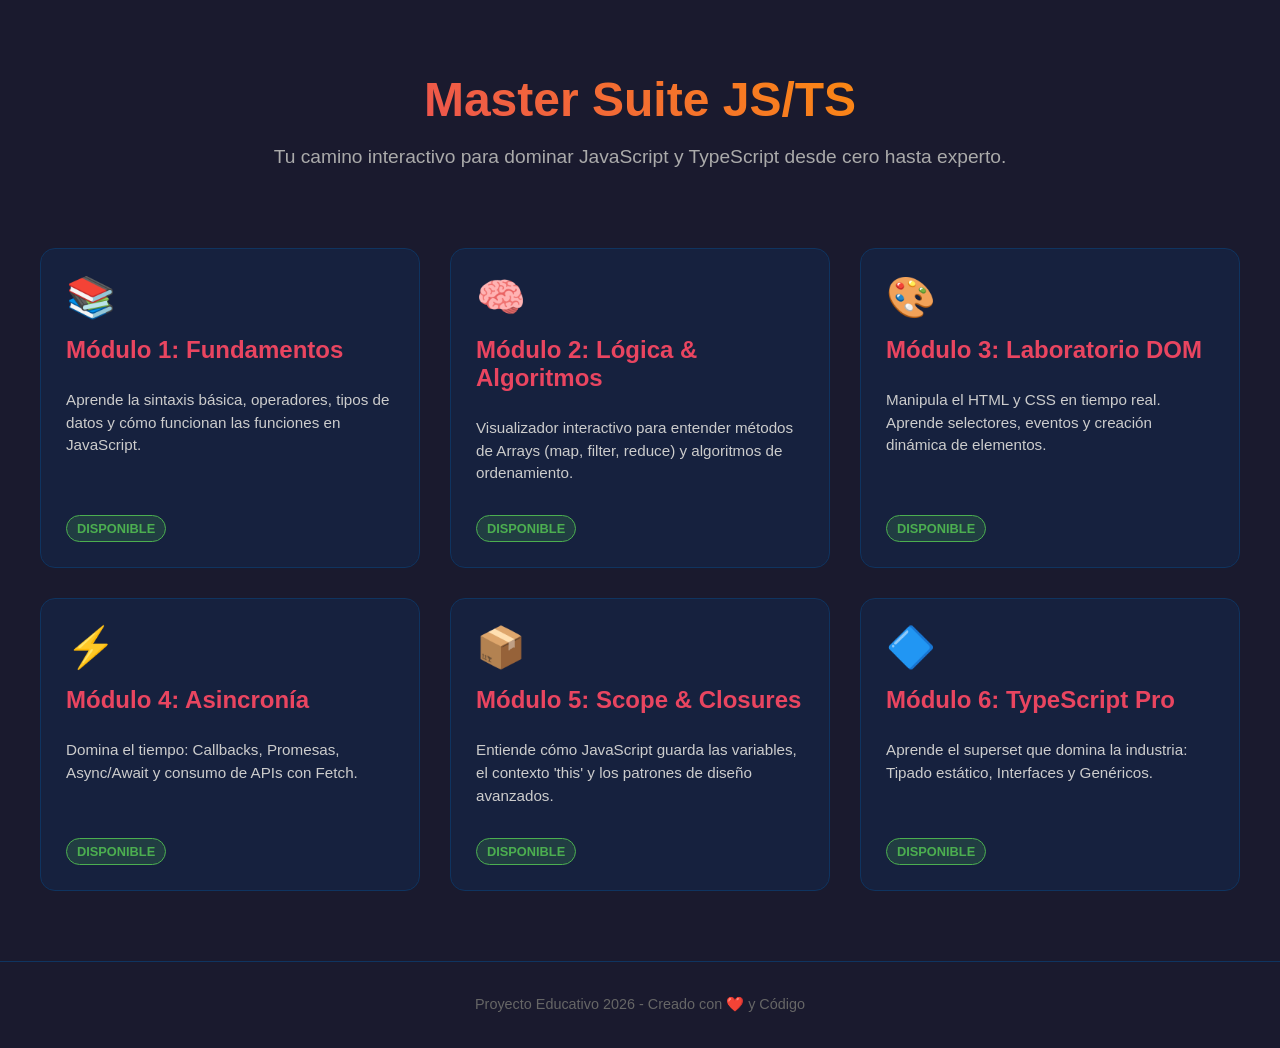
==== index.html @ 12d32848 "first commit" ====
<!DOCTYPE html>
<html lang="es">
<head>
    <meta charset="UTF-8">
    <meta name="viewport" content="width=device-width, initial-scale=1.0">
    <title>Master Suite JS/TS - Aprende JavaScript a Fondo</title>
    <style>
        :root {
            --bg-primary: #1a1a2e;
            --bg-secondary: #16213e;
            --accent: #0f3460;
            --highlight: #e94560;
            --text: #e0e0e0;
            --card-hover: #1f2b4d;
        }

        body {
            font-family: 'Segoe UI', Tahoma, Geneva, Verdana, sans-serif;
            background-color: var(--bg-primary);
            color: var(--text);
            margin: 0;
            min-height: 100vh;
            display: flex;
            flex-direction: column;
            align-items: center;
        }

        header {
            text-align: center;
            padding: 40px 20px;
            max-width: 800px;
        }

        h1 {
            font-size: 3rem;
            margin-bottom: 10px;
            background: linear-gradient(45deg, #e94560, #ff9800);
            -webkit-background-clip: text;
            background-clip: text;
            -webkit-text-fill-color: transparent;
        }

        p.subtitle {
            font-size: 1.2rem;
            color: #aaa;
        }

        .grid-container {
            display: grid;
            grid-template-columns: repeat(auto-fit, minmax(300px, 1fr));
            gap: 30px;
            padding: 20px;
            max-width: 1200px;
            width: 100%;
            margin-bottom: 50px;
        }

        .card {
            background-color: var(--bg-secondary);
            border: 1px solid var(--accent);
            border-radius: 15px;
            padding: 25px;
            transition: all 0.3s ease;
            display: flex;
            flex-direction: column;
            position: relative;
            overflow: hidden;
            text-decoration: none;
            color: var(--text);
        }

        .card:hover:not(.disabled) {
            transform: translateY(-5px);
            box-shadow: 0 10px 20px rgba(0,0,0,0.3);
            border-color: var(--highlight);
            background-color: var(--card-hover);
        }

        .card.disabled {
            opacity: 0.6;
            cursor: default;
            border-style: dashed;
        }

        .card-icon {
            font-size: 2.5rem;
            margin-bottom: 15px;
        }

        .card h2 {
            margin: 0 0 10px 0;
            color: var(--highlight);
        }

        .card p {
            font-size: 0.95rem;
            line-height: 1.5;
            color: #ccc;
            flex-grow: 1;
        }

        .status-badge {
            display: inline-block;
            padding: 5px 10px;
            border-radius: 20px;
            font-size: 0.8rem;
            font-weight: bold;
            margin-top: 15px;
            align-self: flex-start;
        }

        .status-ready {
            background-color: rgba(76, 175, 80, 0.2);
            color: #4caf50;
            border: 1px solid #4caf50;
        }

        .status-wip {
            background-color: rgba(255, 152, 0, 0.2);
            color: #ff9800;
            border: 1px solid #ff9800;
        }

        .status-locked {
            background-color: rgba(158, 158, 158, 0.2);
            color: #9e9e9e;
            border: 1px solid #9e9e9e;
        }

        footer {
            margin-top: auto;
            padding: 20px;
            text-align: center;
            color: #666;
            font-size: 0.9rem;
            border-top: 1px solid var(--accent);
            width: 100%;
        }

        @media (max-width: 768px) {
            h1 { font-size: 2rem; }
            header { padding: 20px; }
            .grid-container { grid-template-columns: 1fr; padding: 10px; }
        }
    </style>
</head>
<body>

    <header>
        <h1>Master Suite JS/TS</h1>
        <p class="subtitle">Tu camino interactivo para dominar JavaScript y TypeScript desde cero hasta experto.</p>
    </header>

    <div class="grid-container">
        <!-- Módulo 1 -->
        <a href="fundamentos.html" class="card">
            <div class="card-icon">📚</div>
            <h2>Módulo 1: Fundamentos</h2>
            <p>Aprende la sintaxis básica, operadores, tipos de datos y cómo funcionan las funciones en JavaScript.</p>
            <span class="status-badge status-ready">DISPONIBLE</span>
        </a>

        <!-- Módulo 2 -->
        <a href="algoritmos.html" class="card">
            <div class="card-icon">🧠</div>
            <h2>Módulo 2: Lógica & Algoritmos</h2>
            <p>Visualizador interactivo para entender métodos de Arrays (map, filter, reduce) y algoritmos de ordenamiento.</p>
            <span class="status-badge status-ready">DISPONIBLE</span>
        </a>

        <!-- Módulo 3 -->
        <a href="dom_lab.html" class="card">
            <div class="card-icon">🎨</div>
            <h2>Módulo 3: Laboratorio DOM</h2>
            <p>Manipula el HTML y CSS en tiempo real. Aprende selectores, eventos y creación dinámica de elementos.</p>
            <span class="status-badge status-ready">DISPONIBLE</span>
        </a>

        <!-- Módulo 4 -->
        <a href="async_lab.html" class="card">
            <div class="card-icon">⚡</div>
            <h2>Módulo 4: Asincronía</h2>
            <p>Domina el tiempo: Callbacks, Promesas, Async/Await y consumo de APIs con Fetch.</p>
            <span class="status-badge status-ready">DISPONIBLE</span>
        </a>

        <!-- Módulo 5 -->
        <a href="scope_lab.html" class="card">
            <div class="card-icon">📦</div>
            <h2>Módulo 5: Scope & Closures</h2>
            <p>Entiende cómo JavaScript guarda las variables, el contexto 'this' y los patrones de diseño avanzados.</p>
            <span class="status-badge status-ready">DISPONIBLE</span>
        </a>

        <!-- Módulo 6 -->
        <a href="ts_lab.html" class="card">
            <div class="card-icon">🔷</div>
            <h2>Módulo 6: TypeScript Pro</h2>
            <p>Aprende el superset que domina la industria: Tipado estático, Interfaces y Genéricos.</p>
            <span class="status-badge status-ready">DISPONIBLE</span>
        </a>
    </div>

    <footer>
        <p>Proyecto Educativo 2026 - Creado con ❤️ y Código</p>
    </footer>

</body>
</html>
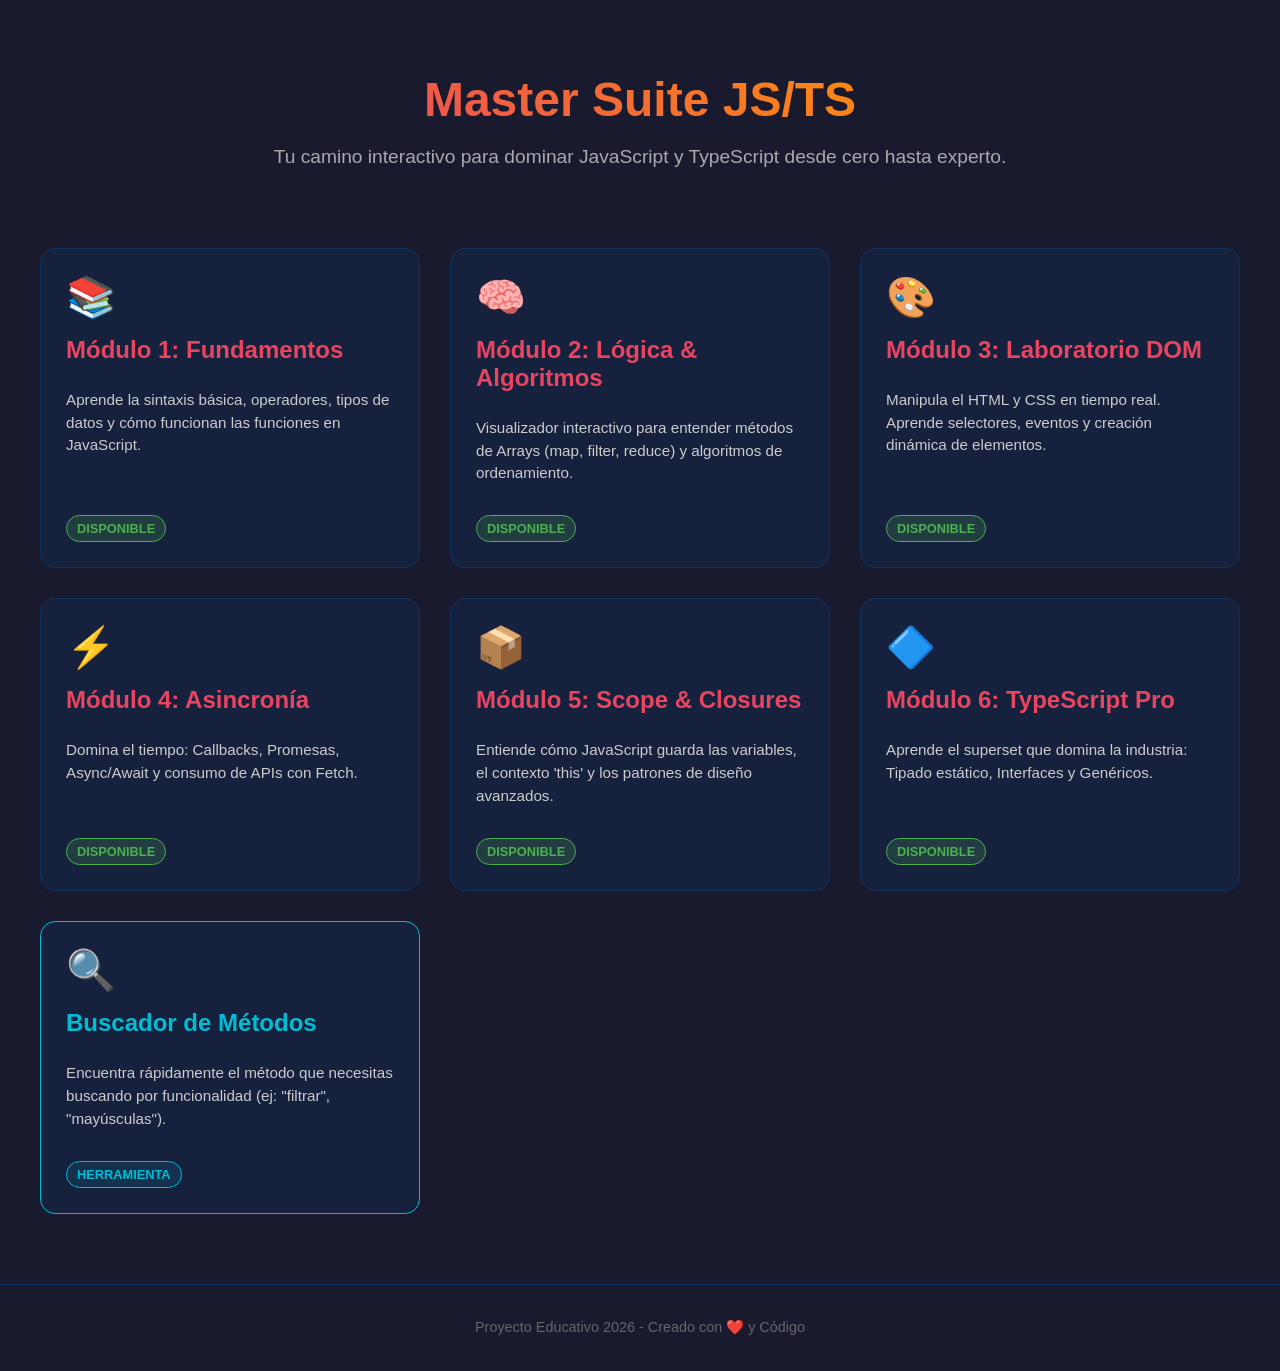
==== commit e0eb06de: "Add search functionality and update method database" ====
--- a/index.html
+++ b/index.html
@@ -199,6 +199,14 @@
             <p>Aprende el superset que domina la industria: Tipado estático, Interfaces y Genéricos.</p>
             <span class="status-badge status-ready">DISPONIBLE</span>
         </a>
+
+        <!-- Buscador de Métodos -->
+        <a href="buscador.html" class="card" style="border-color: #00bcd4;">
+            <div class="card-icon">🔍</div>
+            <h2 style="color: #00bcd4;">Buscador de Métodos</h2>
+            <p>Encuentra rápidamente el método que necesitas buscando por funcionalidad (ej: "filtrar", "mayúsculas").</p>
+            <span class="status-badge status-ready" style="color: #00bcd4; border-color: #00bcd4; background-color: rgba(0, 188, 212, 0.1);">HERRAMIENTA</span>
+        </a>
     </div>
 
     <footer>
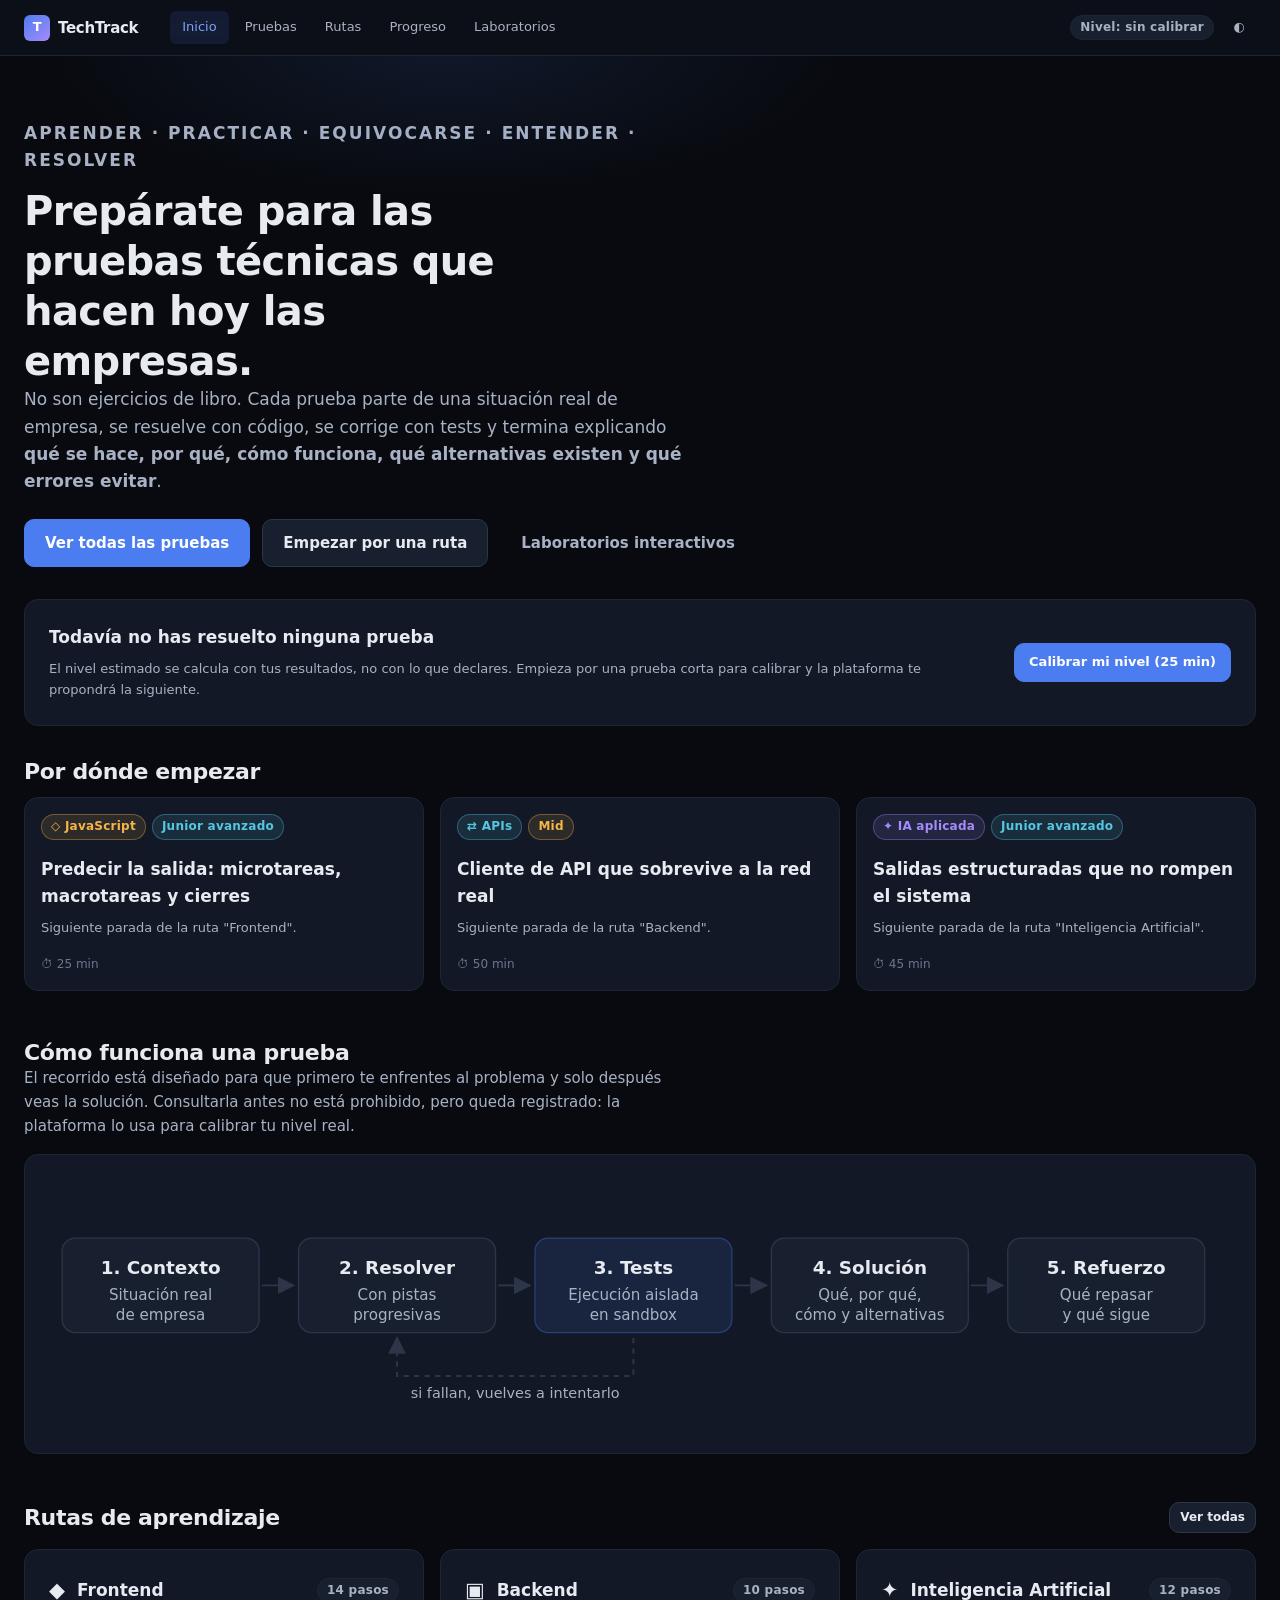
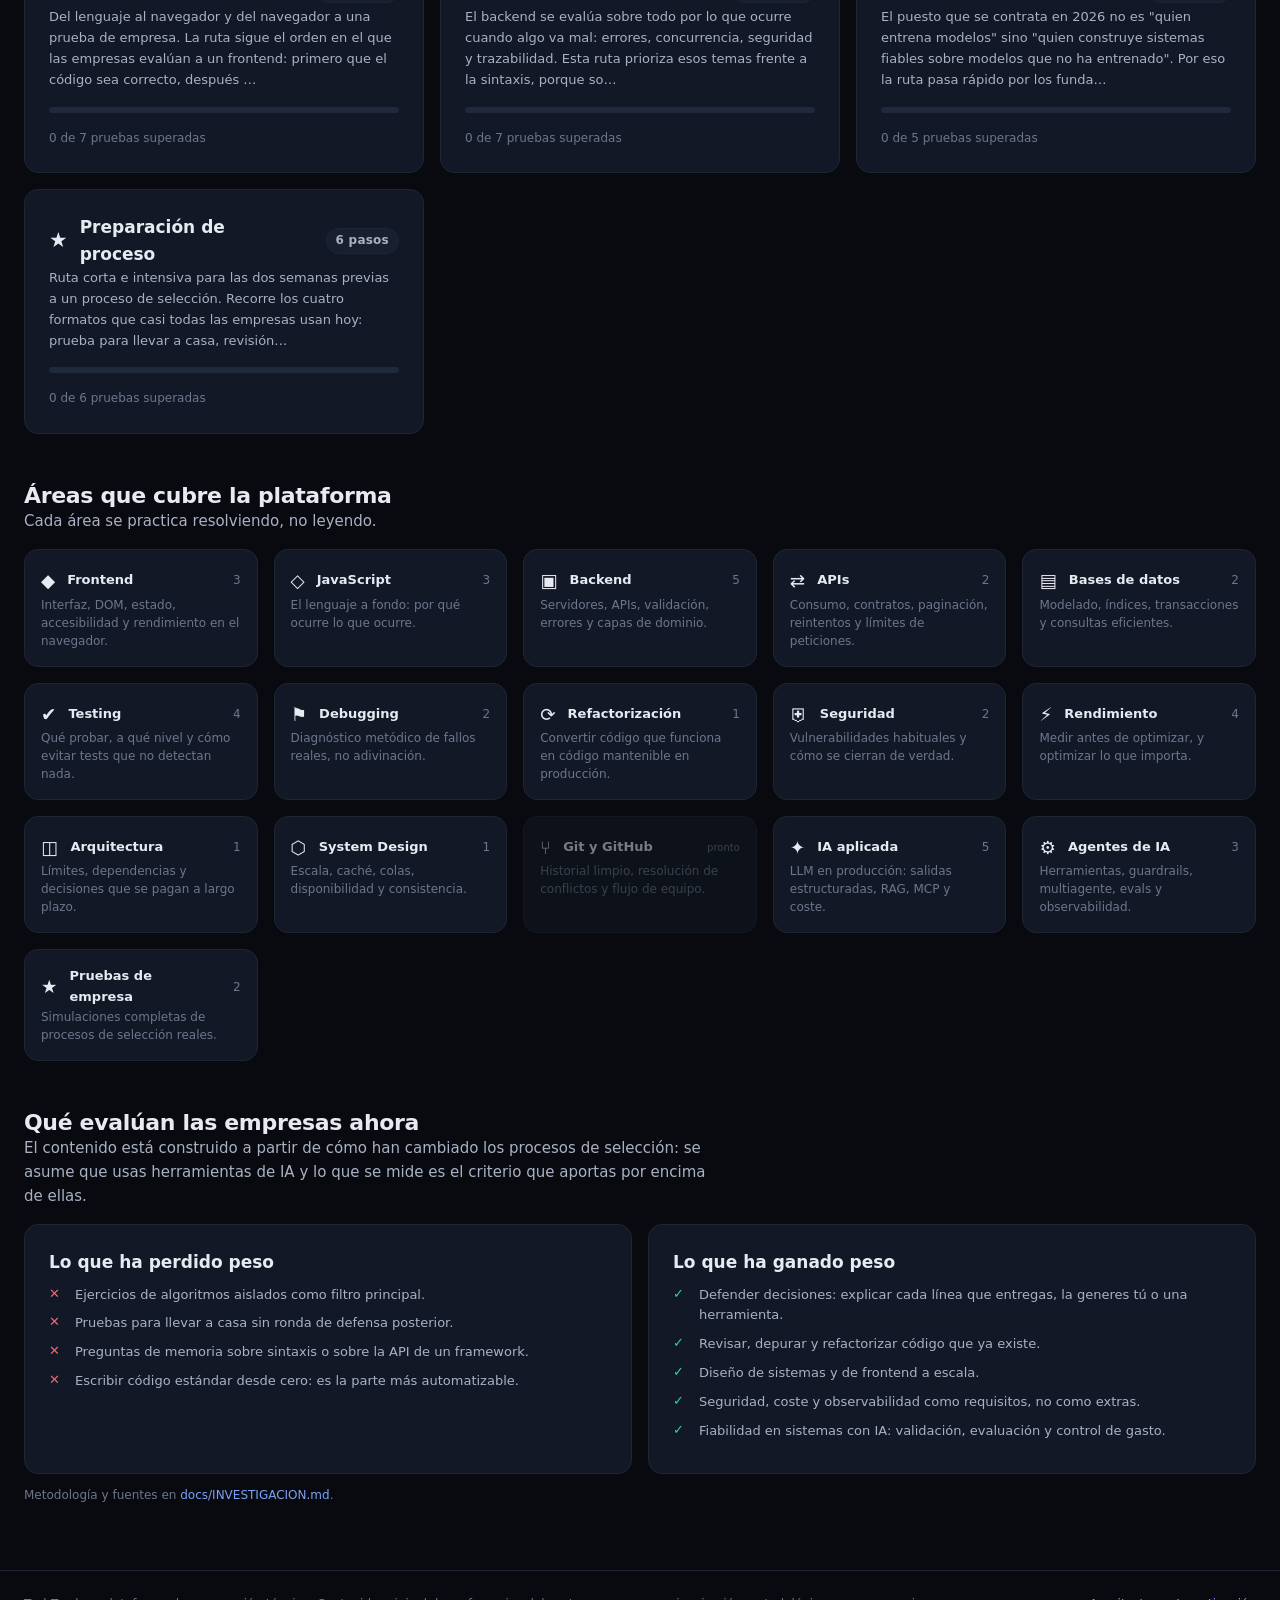
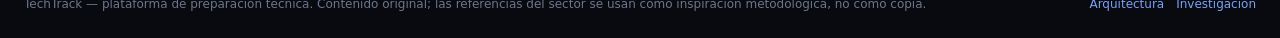
==== commit b7ff6f1c: "feat: plataforma de preparación de pruebas técnicas Convierte la colección de laboratorios en una pl" ====
--- a/index.html
+++ b/index.html
@@ -1,217 +1,151 @@
 <!DOCTYPE html>
 <html lang="es">
 <head>
-    <meta charset="UTF-8">
-    <meta name="viewport" content="width=device-width, initial-scale=1.0">
-    <title>Master Suite JS/TS - Aprende JavaScript a Fondo</title>
-    <style>
-        :root {
-            --bg-primary: #1a1a2e;
-            --bg-secondary: #16213e;
-            --accent: #0f3460;
-            --highlight: #e94560;
-            --text: #e0e0e0;
-            --card-hover: #1f2b4d;
-        }
-
-        body {
-            font-family: 'Segoe UI', Tahoma, Geneva, Verdana, sans-serif;
-            background-color: var(--bg-primary);
-            color: var(--text);
-            margin: 0;
-            min-height: 100vh;
-            display: flex;
-            flex-direction: column;
-            align-items: center;
-        }
-
-        header {
-            text-align: center;
-            padding: 40px 20px;
-            max-width: 800px;
-        }
-
-        h1 {
-            font-size: 3rem;
-            margin-bottom: 10px;
-            background: linear-gradient(45deg, #e94560, #ff9800);
-            -webkit-background-clip: text;
-            background-clip: text;
-            -webkit-text-fill-color: transparent;
-        }
-
-        p.subtitle {
-            font-size: 1.2rem;
-            color: #aaa;
-        }
-
-        .grid-container {
-            display: grid;
-            grid-template-columns: repeat(auto-fit, minmax(300px, 1fr));
-            gap: 30px;
-            padding: 20px;
-            max-width: 1200px;
-            width: 100%;
-            margin-bottom: 50px;
-        }
-
-        .card {
-            background-color: var(--bg-secondary);
-            border: 1px solid var(--accent);
-            border-radius: 15px;
-            padding: 25px;
-            transition: all 0.3s ease;
-            display: flex;
-            flex-direction: column;
-            position: relative;
-            overflow: hidden;
-            text-decoration: none;
-            color: var(--text);
-        }
-
-        .card:hover:not(.disabled) {
-            transform: translateY(-5px);
-            box-shadow: 0 10px 20px rgba(0,0,0,0.3);
-            border-color: var(--highlight);
-            background-color: var(--card-hover);
-        }
-
-        .card.disabled {
-            opacity: 0.6;
-            cursor: default;
-            border-style: dashed;
-        }
-
-        .card-icon {
-            font-size: 2.5rem;
-            margin-bottom: 15px;
-        }
-
-        .card h2 {
-            margin: 0 0 10px 0;
-            color: var(--highlight);
-        }
-
-        .card p {
-            font-size: 0.95rem;
-            line-height: 1.5;
-            color: #ccc;
-            flex-grow: 1;
-        }
-
-        .status-badge {
-            display: inline-block;
-            padding: 5px 10px;
-            border-radius: 20px;
-            font-size: 0.8rem;
-            font-weight: bold;
-            margin-top: 15px;
-            align-self: flex-start;
-        }
-
-        .status-ready {
-            background-color: rgba(76, 175, 80, 0.2);
-            color: #4caf50;
-            border: 1px solid #4caf50;
-        }
-
-        .status-wip {
-            background-color: rgba(255, 152, 0, 0.2);
-            color: #ff9800;
-            border: 1px solid #ff9800;
-        }
-
-        .status-locked {
-            background-color: rgba(158, 158, 158, 0.2);
-            color: #9e9e9e;
-            border: 1px solid #9e9e9e;
-        }
-
-        footer {
-            margin-top: auto;
-            padding: 20px;
-            text-align: center;
-            color: #666;
-            font-size: 0.9rem;
-            border-top: 1px solid var(--accent);
-            width: 100%;
-        }
-
-        @media (max-width: 768px) {
-            h1 { font-size: 2rem; }
-            header { padding: 20px; }
-            .grid-container { grid-template-columns: 1fr; padding: 10px; }
-        }
-    </style>
+<meta charset="UTF-8">
+<meta name="viewport" content="width=device-width, initial-scale=1">
+<title>TechTrack — Prepárate para pruebas técnicas reales</title>
+<meta name="description" content="Plataforma para aprender programación resolviendo pruebas técnicas como las que hacen hoy las empresas.">
+<link rel="stylesheet" href="assets/css/theme.css">
+<link rel="stylesheet" href="assets/css/app.css">
 </head>
 <body>
 
-    <header>
-        <h1>Master Suite JS/TS</h1>
-        <p class="subtitle">Tu camino interactivo para dominar JavaScript y TypeScript desde cero hasta experto.</p>
-    </header>
+<main>
+  <!-- ---------- Hero ---------- -->
+  <section class="hero">
+    <div class="wrap">
+      <p class="eyebrow">Aprender · Practicar · Equivocarse · Entender · Resolver</p>
+      <h1>Prepárate para las pruebas técnicas que hacen hoy las empresas.</h1>
+      <p>
+        No son ejercicios de libro. Cada prueba parte de una situación real de empresa, se resuelve con código,
+        se corrige con tests y termina explicando <strong>qué se hace, por qué, cómo funciona, qué alternativas
+        existen y qué errores evitar</strong>.
+      </p>
+      <div class="row row-wrap" style="margin-top:var(--sp-5)">
+        <a class="btn btn-primary btn-lg" href="catalogo.html">Ver todas las pruebas</a>
+        <a class="btn btn-lg" href="rutas.html">Empezar por una ruta</a>
+        <a class="btn btn-ghost btn-lg" href="laboratorios.html">Laboratorios interactivos</a>
+      </div>
+    </div>
+  </section>
 
-    <div class="grid-container">
-        <!-- Módulo 1 -->
-        <a href="fundamentos.html" class="card">
-            <div class="card-icon">📚</div>
-            <h2>Módulo 1: Fundamentos</h2>
-            <p>Aprende la sintaxis básica, operadores, tipos de datos y cómo funcionan las funciones en JavaScript.</p>
-            <span class="status-badge status-ready">DISPONIBLE</span>
-        </a>
+  <!-- ---------- Estado del usuario ---------- -->
+  <section class="wrap" id="panel-usuario"></section>
 
-        <!-- Módulo 2 -->
-        <a href="algoritmos.html" class="card">
-            <div class="card-icon">🧠</div>
-            <h2>Módulo 2: Lógica & Algoritmos</h2>
-            <p>Visualizador interactivo para entender métodos de Arrays (map, filter, reduce) y algoritmos de ordenamiento.</p>
-            <span class="status-badge status-ready">DISPONIBLE</span>
-        </a>
+  <!-- ---------- Recomendación ---------- -->
+  <section class="wrap" style="margin-top:var(--sp-6)" id="panel-recomendacion"></section>
 
-        <!-- Módulo 3 -->
-        <a href="dom_lab.html" class="card">
-            <div class="card-icon">🎨</div>
-            <h2>Módulo 3: Laboratorio DOM</h2>
-            <p>Manipula el HTML y CSS en tiempo real. Aprende selectores, eventos y creación dinámica de elementos.</p>
-            <span class="status-badge status-ready">DISPONIBLE</span>
-        </a>
+  <!-- ---------- Cómo funciona (esquema) ---------- -->
+  <section class="wrap" style="margin-top:var(--sp-7)">
+    <h2>Cómo funciona una prueba</h2>
+    <p class="soft" style="max-width:70ch">
+      El recorrido está diseñado para que primero te enfrentes al problema y solo después veas la solución.
+      Consultarla antes no está prohibido, pero queda registrado: la plataforma lo usa para calibrar tu nivel real.
+    </p>
 
-        <!-- Módulo 4 -->
-        <a href="async_lab.html" class="card">
-            <div class="card-icon">⚡</div>
-            <h2>Módulo 4: Asincronía</h2>
-            <p>Domina el tiempo: Callbacks, Promesas, Async/Await y consumo de APIs con Fetch.</p>
-            <span class="status-badge status-ready">DISPONIBLE</span>
-        </a>
+    <div class="card" style="margin-top:var(--sp-4);overflow-x:auto">
+      <svg class="diagram" viewBox="0 0 900 190" role="img" aria-label="Flujo de una prueba: contexto, resolver, tests, solución explicada, refuerzo" style="min-width:760px">
+        <defs>
+          <marker id="flecha" markerWidth="9" markerHeight="9" refX="8" refY="4.5" orient="auto">
+            <path d="M0,0 L9,4.5 L0,9 z" fill="var(--border-strong)"/>
+          </marker>
+        </defs>
 
-        <!-- Módulo 5 -->
-        <a href="scope_lab.html" class="card">
-            <div class="card-icon">📦</div>
-            <h2>Módulo 5: Scope & Closures</h2>
-            <p>Entiende cómo JavaScript guarda las variables, el contexto 'this' y los patrones de diseño avanzados.</p>
-            <span class="status-badge status-ready">DISPONIBLE</span>
-        </a>
+        <g>
+          <rect class="d-box" x="10"  y="45" width="150" height="72" rx="10" stroke-width="1"/>
+          <text class="d-label" x="85" y="72" text-anchor="middle" font-size="14">1. Contexto</text>
+          <text x="85" y="92" text-anchor="middle" font-size="11.5">Situación real</text>
+          <text x="85" y="107" text-anchor="middle" font-size="11.5">de empresa</text>
 
-        <!-- Módulo 6 -->
-        <a href="ts_lab.html" class="card">
-            <div class="card-icon">🔷</div>
-            <h2>Módulo 6: TypeScript Pro</h2>
-            <p>Aprende el superset que domina la industria: Tipado estático, Interfaces y Genéricos.</p>
-            <span class="status-badge status-ready">DISPONIBLE</span>
-        </a>
+          <rect class="d-box" x="190" y="45" width="150" height="72" rx="10" stroke-width="1"/>
+          <text class="d-label" x="265" y="72" text-anchor="middle" font-size="14">2. Resolver</text>
+          <text x="265" y="92" text-anchor="middle" font-size="11.5">Con pistas</text>
+          <text x="265" y="107" text-anchor="middle" font-size="11.5">progresivas</text>
 
-        <!-- Buscador de Métodos -->
-        <a href="buscador.html" class="card" style="border-color: #00bcd4;">
-            <div class="card-icon">🔍</div>
-            <h2 style="color: #00bcd4;">Buscador de Métodos</h2>
-            <p>Encuentra rápidamente el método que necesitas buscando por funcionalidad (ej: "filtrar", "mayúsculas").</p>
-            <span class="status-badge status-ready" style="color: #00bcd4; border-color: #00bcd4; background-color: rgba(0, 188, 212, 0.1);">HERRAMIENTA</span>
-        </a>
+          <rect class="d-box-accent" x="370" y="45" width="150" height="72" rx="10" stroke-width="1"/>
+          <text class="d-label" x="445" y="72" text-anchor="middle" font-size="14">3. Tests</text>
+          <text x="445" y="92" text-anchor="middle" font-size="11.5">Ejecución aislada</text>
+          <text x="445" y="107" text-anchor="middle" font-size="11.5">en sandbox</text>
+
+          <rect class="d-box" x="550" y="45" width="150" height="72" rx="10" stroke-width="1"/>
+          <text class="d-label" x="625" y="72" text-anchor="middle" font-size="14">4. Solución</text>
+          <text x="625" y="92" text-anchor="middle" font-size="11.5">Qué, por qué,</text>
+          <text x="625" y="107" text-anchor="middle" font-size="11.5">cómo y alternativas</text>
+
+          <rect class="d-box" x="730" y="45" width="150" height="72" rx="10" stroke-width="1"/>
+          <text class="d-label" x="805" y="72" text-anchor="middle" font-size="14">5. Refuerzo</text>
+          <text x="805" y="92" text-anchor="middle" font-size="11.5">Qué repasar</text>
+          <text x="805" y="107" text-anchor="middle" font-size="11.5">y qué sigue</text>
+
+          <path class="d-line" d="M162,81 L186,81" stroke-width="1.5" marker-end="url(#flecha)"/>
+          <path class="d-line" d="M342,81 L366,81" stroke-width="1.5" marker-end="url(#flecha)"/>
+          <path class="d-line" d="M522,81 L546,81" stroke-width="1.5" marker-end="url(#flecha)"/>
+          <path class="d-line" d="M702,81 L726,81" stroke-width="1.5" marker-end="url(#flecha)"/>
+
+          <path class="d-line" d="M445,121 L445,150 L265,150 L265,121" stroke-width="1.5" stroke-dasharray="4 4" marker-end="url(#flecha)"/>
+          <text x="355" y="167" text-anchor="middle" font-size="11" fill="var(--text-mute)">si fallan, vuelves a intentarlo</text>
+        </g>
+      </svg>
     </div>
+  </section>
 
-    <footer>
-        <p>Proyecto Educativo 2026 - Creado con ❤️ y Código</p>
-    </footer>
+  <!-- ---------- Rutas ---------- -->
+  <section class="wrap" style="margin-top:var(--sp-7)">
+    <div class="row">
+      <h2>Rutas de aprendizaje</h2>
+      <span class="spacer"></span>
+      <a class="btn btn-sm" href="rutas.html">Ver todas</a>
+    </div>
+    <div class="grid grid-2" style="margin-top:var(--sp-4)" id="panel-rutas"></div>
+  </section>
 
+  <!-- ---------- Áreas ---------- -->
+  <section class="wrap" style="margin-top:var(--sp-7)">
+    <h2>Áreas que cubre la plataforma</h2>
+    <p class="soft">Cada área se practica resolviendo, no leyendo.</p>
+    <div class="grid grid-4" style="margin-top:var(--sp-4)" id="panel-areas"></div>
+  </section>
+
+  <!-- ---------- Qué evalúan hoy ---------- -->
+  <section class="wrap" style="margin-top:var(--sp-7)">
+    <h2>Qué evalúan las empresas ahora</h2>
+    <p class="soft" style="max-width:72ch">
+      El contenido está construido a partir de cómo han cambiado los procesos de selección: se asume que usas
+      herramientas de IA y lo que se mide es el criterio que aportas por encima de ellas.
+    </p>
+    <div class="grid grid-2" style="margin-top:var(--sp-4)">
+      <div class="card">
+        <div class="card-title">Lo que ha perdido peso</div>
+        <ul class="check-list x-list">
+          <li>Ejercicios de algoritmos aislados como filtro principal.</li>
+          <li>Pruebas para llevar a casa sin ronda de defensa posterior.</li>
+          <li>Preguntas de memoria sobre sintaxis o sobre la API de un framework.</li>
+          <li>Escribir código estándar desde cero: es la parte más automatizable.</li>
+        </ul>
+      </div>
+      <div class="card">
+        <div class="card-title">Lo que ha ganado peso</div>
+        <ul class="check-list">
+          <li>Defender decisiones: explicar cada línea que entregas, la generes tú o una herramienta.</li>
+          <li>Revisar, depurar y refactorizar código que ya existe.</li>
+          <li>Diseño de sistemas y de frontend a escala.</li>
+          <li>Seguridad, coste y observabilidad como requisitos, no como extras.</li>
+          <li>Fiabilidad en sistemas con IA: validación, evaluación y control de gasto.</li>
+        </ul>
+      </div>
+    </div>
+    <p class="tiny muted" style="margin-top:var(--sp-3)">
+      Metodología y fuentes en <a href="docs/INVESTIGACION.md">docs/INVESTIGACION.md</a>.
+    </p>
+  </section>
+
+  <div id="pie"></div>
+</main>
+
+<script src="assets/js/core/registry.js"></script>
+<script src="assets/js/core/store.js"></script>
+<script src="assets/js/core/sandbox.js"></script>
+<script src="assets/js/core/ui.js"></script>
+<script src="assets/js/pages/inicio.js"></script>
 </body>
 </html>
--- a/assets/css/theme.css
+++ b/assets/css/theme.css
@@ -0,0 +1,150 @@
+/* ============================================================
+   TechTrack — Design System
+   Fuente única de verdad para tokens visuales.
+   No añadas colores literales fuera de este archivo.
+   ============================================================ */
+
+:root {
+  color-scheme: dark;
+
+  /* --- Superficies (escala de profundidad) --- */
+  --bg-0:  #080A0F;   /* fondo app */
+  --bg-1:  #0D111A;   /* panel */
+  --bg-2:  #121826;   /* card */
+  --bg-3:  #18202F;   /* card hover / input */
+  --bg-4:  #1F293B;   /* elevado */
+
+  /* --- Bordes --- */
+  --border:        #1E2634;
+  --border-strong: #2C3648;
+  --border-focus:  #3D6BE5;
+
+  /* --- Texto --- */
+  --text:      #E7EAF0;
+  --text-soft: #A8B2C4;
+  --text-mute: #6C778C;
+  --text-inv:  #080A0F;
+
+  /* --- Marca / acentos (paleta corta y disciplinada) --- */
+  --brand:      #4C7DF0;
+  --brand-soft: #7BA2F6;
+  --brand-dim:  rgba(76,125,240,.12);
+  --brand-line: rgba(76,125,240,.35);
+
+  --ok:      #34D399;
+  --ok-dim:  rgba(52,211,153,.12);
+  --warn:    #F5B547;
+  --warn-dim:rgba(245,181,71,.12);
+  --err:     #F2686B;
+  --err-dim: rgba(242,104,107,.12);
+  --info:    #56C7E0;
+  --info-dim:rgba(86,199,224,.12);
+  --ai:      #A78BFA;
+  --ai-dim:  rgba(167,139,250,.12);
+
+  /* --- Niveles (semántica propia de la plataforma) --- */
+  --lvl-junior:     #34D399;
+  --lvl-junior-adv: #56C7E0;
+  --lvl-mid:        #F5B547;
+  --lvl-senior:     #F2686B;
+
+  /* --- Tipografía --- */
+  --font: "Inter", "Segoe UI Variable", "Segoe UI", system-ui, -apple-system, sans-serif;
+  --mono: "JetBrains Mono", "Cascadia Code", "SF Mono", Consolas, "Roboto Mono", monospace;
+
+  --fs-xs: .75rem;
+  --fs-sm: .8125rem;
+  --fs-md: .9375rem;
+  --fs-lg: 1.0625rem;
+  --fs-xl: 1.375rem;
+  --fs-2xl: 1.875rem;
+  --fs-3xl: 2.5rem;
+
+  /* --- Espaciado / forma --- */
+  --sp-1: 4px;  --sp-2: 8px;  --sp-3: 12px; --sp-4: 16px;
+  --sp-5: 24px; --sp-6: 32px; --sp-7: 48px; --sp-8: 64px;
+
+  --r-sm: 6px; --r-md: 10px; --r-lg: 14px; --r-xl: 20px; --r-full: 999px;
+
+  --shadow-sm: 0 1px 2px rgba(0,0,0,.4);
+  --shadow-md: 0 4px 16px rgba(0,0,0,.35);
+  --shadow-lg: 0 16px 48px rgba(0,0,0,.45);
+
+  --ring: 0 0 0 3px rgba(76,125,240,.28);
+  --t-fast: .12s ease;
+  --t-mid: .22s cubic-bezier(.22,.61,.36,1);
+
+  --max-w: 1280px;
+  --nav-h: 56px;
+}
+
+/* --- Tema claro --- */
+:root[data-theme="light"] {
+  color-scheme: light;
+  --bg-0:  #F6F7FA;
+  --bg-1:  #FFFFFF;
+  --bg-2:  #FFFFFF;
+  --bg-3:  #F1F3F8;
+  --bg-4:  #E8ECF4;
+  --border:        #E2E6EE;
+  --border-strong: #CBD2E0;
+  --text:      #131722;
+  --text-soft: #4A5468;
+  --text-mute: #7A8497;
+  --text-inv:  #FFFFFF;
+  --brand:      #2E5FD8;
+  --brand-soft: #1E4AB8;
+  --brand-dim:  rgba(46,95,216,.08);
+  --brand-line: rgba(46,95,216,.25);
+  --ok:   #0E9F6E; --ok-dim: rgba(14,159,110,.10);
+  --warn: #B7791F; --warn-dim: rgba(183,121,31,.10);
+  --err:  #D64550; --err-dim: rgba(214,69,80,.10);
+  --info: #0E7C93; --info-dim: rgba(14,124,147,.10);
+  --ai:   #7C5CE0; --ai-dim: rgba(124,92,224,.10);
+  --lvl-junior:#0E9F6E; --lvl-junior-adv:#0E7C93; --lvl-mid:#B7791F; --lvl-senior:#D64550;
+  --shadow-sm: 0 1px 2px rgba(16,24,40,.06);
+  --shadow-md: 0 4px 16px rgba(16,24,40,.08);
+  --shadow-lg: 0 16px 48px rgba(16,24,40,.12);
+}
+
+/* ============================================================
+   Reset y base
+   ============================================================ */
+*, *::before, *::after { box-sizing: border-box; }
+html { -webkit-text-size-adjust: 100%; scroll-behavior: smooth; }
+
+body {
+  margin: 0;
+  background: var(--bg-0);
+  color: var(--text);
+  font-family: var(--font);
+  font-size: var(--fs-md);
+  line-height: 1.6;
+  -webkit-font-smoothing: antialiased;
+  text-rendering: optimizeLegibility;
+}
+
+h1,h2,h3,h4 { margin: 0; line-height: 1.25; font-weight: 650; letter-spacing: -.015em; }
+h1 { font-size: var(--fs-2xl); }
+h2 { font-size: var(--fs-xl); }
+h3 { font-size: var(--fs-lg); }
+p  { margin: 0 0 var(--sp-3); }
+a  { color: var(--brand-soft); text-decoration: none; }
+a:hover { text-decoration: underline; }
+code, pre, kbd { font-family: var(--mono); font-size: .875em; }
+hr { border: 0; border-top: 1px solid var(--border); margin: var(--sp-5) 0; }
+
+:focus-visible { outline: 2px solid var(--border-focus); outline-offset: 2px; border-radius: var(--r-sm); }
+
+::selection { background: var(--brand-line); color: var(--text); }
+
+/* Scrollbars discretas */
+* { scrollbar-width: thin; scrollbar-color: var(--border-strong) transparent; }
+*::-webkit-scrollbar { width: 10px; height: 10px; }
+*::-webkit-scrollbar-track { background: transparent; }
+*::-webkit-scrollbar-thumb { background: var(--border-strong); border-radius: var(--r-full); border: 3px solid transparent; background-clip: content-box; }
+*::-webkit-scrollbar-thumb:hover { background: var(--text-mute); background-clip: content-box; }
+
+@media (prefers-reduced-motion: reduce) {
+  *, *::before, *::after { animation-duration: .01ms !important; transition-duration: .01ms !important; scroll-behavior: auto !important; }
+}
--- a/assets/css/app.css
+++ b/assets/css/app.css
@@ -0,0 +1,281 @@
+/* ============================================================
+   TechTrack — Componentes de la plataforma
+   Depende de theme.css (tokens). Sin colores literales.
+   ============================================================ */
+
+/* ---------- Layout ---------- */
+.wrap { width: 100%; max-width: var(--max-w); margin: 0 auto; padding: 0 var(--sp-5); }
+.wrap-narrow { max-width: 980px; }
+.stack > * + * { margin-top: var(--sp-4); }
+.row { display: flex; gap: var(--sp-3); align-items: center; }
+.row-wrap { flex-wrap: wrap; }
+.spacer { flex: 1; }
+.grid { display: grid; gap: var(--sp-4); }
+.grid-2 { grid-template-columns: repeat(auto-fit, minmax(320px,1fr)); }
+.grid-3 { grid-template-columns: repeat(auto-fit, minmax(260px,1fr)); }
+.grid-4 { grid-template-columns: repeat(auto-fit, minmax(200px,1fr)); }
+.muted { color: var(--text-mute); }
+.soft { color: var(--text-soft); }
+.mono { font-family: var(--mono); }
+.tiny { font-size: var(--fs-xs); }
+.small { font-size: var(--fs-sm); }
+.center { text-align: center; }
+.hidden { display: none !important; }
+
+/* ---------- Barra de navegación ---------- */
+.nav {
+  position: sticky; top: 0; z-index: 60;
+  height: var(--nav-h);
+  display: flex; align-items: center; gap: var(--sp-4);
+  padding: 0 var(--sp-5);
+  background: color-mix(in srgb, var(--bg-1) 88%, transparent);
+  backdrop-filter: blur(12px);
+  border-bottom: 1px solid var(--border);
+}
+.nav-brand { display: flex; align-items: center; gap: var(--sp-2); font-weight: 700; letter-spacing: -.02em; color: var(--text); }
+.nav-brand:hover { text-decoration: none; }
+.nav-logo {
+  width: 26px; height: 26px; border-radius: var(--r-sm);
+  background: linear-gradient(140deg, var(--brand), var(--ai));
+  display: grid; place-items: center;
+  font-size: 13px; font-weight: 800; color: #fff;
+}
+.nav-links { display: flex; gap: var(--sp-1); margin-left: var(--sp-4); }
+.nav-links a {
+  padding: 6px 12px; border-radius: var(--r-sm);
+  color: var(--text-soft); font-size: var(--fs-sm); font-weight: 500;
+  transition: background var(--t-fast), color var(--t-fast);
+}
+.nav-links a:hover { background: var(--bg-3); color: var(--text); text-decoration: none; }
+.nav-links a[aria-current="page"] { background: var(--brand-dim); color: var(--brand-soft); }
+.nav-actions { margin-left: auto; display: flex; align-items: center; gap: var(--sp-2); }
+@media (max-width: 820px) { .nav-links { display: none; } }
+
+/* ---------- Botones ---------- */
+.btn {
+  display: inline-flex; align-items: center; justify-content: center; gap: var(--sp-2);
+  padding: 8px 14px; border-radius: var(--r-md);
+  border: 1px solid var(--border-strong); background: var(--bg-3); color: var(--text);
+  font: inherit; font-size: var(--fs-sm); font-weight: 550; cursor: pointer;
+  transition: background var(--t-fast), border-color var(--t-fast), transform var(--t-fast);
+  white-space: nowrap;
+}
+.btn:hover { background: var(--bg-4); border-color: var(--text-mute); text-decoration: none; }
+.btn:active { transform: translateY(1px); }
+.btn:disabled { opacity: .45; cursor: not-allowed; }
+.btn-primary { background: var(--brand); border-color: var(--brand); color: #fff; }
+.btn-primary:hover { background: var(--brand-soft); border-color: var(--brand-soft); }
+.btn-ghost { background: transparent; border-color: transparent; color: var(--text-soft); }
+.btn-ghost:hover { background: var(--bg-3); color: var(--text); }
+.btn-ok { background: var(--ok-dim); border-color: var(--ok); color: var(--ok); }
+.btn-sm { padding: 5px 10px; font-size: var(--fs-xs); }
+.btn-lg { padding: 11px 20px; font-size: var(--fs-md); }
+.btn-icon { padding: 7px; width: 34px; height: 34px; }
+
+/* ---------- Card ---------- */
+.card {
+  background: var(--bg-2);
+  border: 1px solid var(--border);
+  border-radius: var(--r-lg);
+  padding: var(--sp-5);
+}
+.card-tight { padding: var(--sp-4); }
+a.card { display: block; color: inherit; transition: border-color var(--t-mid), transform var(--t-mid), box-shadow var(--t-mid); }
+a.card:hover { border-color: var(--border-strong); transform: translateY(-2px); box-shadow: var(--shadow-md); text-decoration: none; }
+.card-title { font-size: var(--fs-lg); font-weight: 620; margin-bottom: var(--sp-2); }
+
+/* ---------- Badges / chips ---------- */
+.badge {
+  display: inline-flex; align-items: center; gap: 5px;
+  padding: 2px 9px; border-radius: var(--r-full);
+  font-size: var(--fs-xs); font-weight: 600; letter-spacing: .02em;
+  border: 1px solid transparent; white-space: nowrap;
+}
+.badge-dot::before { content:""; width:6px; height:6px; border-radius:50%; background: currentColor; }
+.badge-neutral { background: var(--bg-3); color: var(--text-soft); border-color: var(--border); }
+.badge-brand { background: var(--brand-dim); color: var(--brand-soft); border-color: var(--brand-line); }
+.badge-ok   { background: var(--ok-dim);   color: var(--ok);   border-color: color-mix(in srgb, var(--ok) 35%, transparent); }
+.badge-warn { background: var(--warn-dim); color: var(--warn); border-color: color-mix(in srgb, var(--warn) 35%, transparent); }
+.badge-err  { background: var(--err-dim);  color: var(--err);  border-color: color-mix(in srgb, var(--err) 35%, transparent); }
+.badge-info { background: var(--info-dim); color: var(--info); border-color: color-mix(in srgb, var(--info) 35%, transparent); }
+.badge-ai   { background: var(--ai-dim);   color: var(--ai);   border-color: color-mix(in srgb, var(--ai) 35%, transparent); }
+
+.lvl-junior     { background: color-mix(in srgb, var(--lvl-junior) 12%, transparent);     color: var(--lvl-junior);     border-color: color-mix(in srgb, var(--lvl-junior) 35%, transparent); }
+.lvl-junior-adv { background: color-mix(in srgb, var(--lvl-junior-adv) 12%, transparent); color: var(--lvl-junior-adv); border-color: color-mix(in srgb, var(--lvl-junior-adv) 35%, transparent); }
+.lvl-mid        { background: color-mix(in srgb, var(--lvl-mid) 12%, transparent);        color: var(--lvl-mid);        border-color: color-mix(in srgb, var(--lvl-mid) 35%, transparent); }
+.lvl-senior     { background: color-mix(in srgb, var(--lvl-senior) 12%, transparent);     color: var(--lvl-senior);     border-color: color-mix(in srgb, var(--lvl-senior) 35%, transparent); }
+
+.chip {
+  display: inline-flex; align-items: center; gap: 6px;
+  padding: 4px 10px; border-radius: var(--r-full);
+  background: var(--bg-3); border: 1px solid var(--border);
+  color: var(--text-soft); font-size: var(--fs-xs); font-weight: 500;
+  cursor: pointer; user-select: none; transition: all var(--t-fast);
+}
+.chip:hover { border-color: var(--border-strong); color: var(--text); }
+.chip[aria-pressed="true"] { background: var(--brand-dim); border-color: var(--brand-line); color: var(--brand-soft); }
+
+/* ---------- Formularios ---------- */
+.input, .select, .textarea {
+  width: 100%; padding: 9px 12px;
+  background: var(--bg-1); color: var(--text);
+  border: 1px solid var(--border-strong); border-radius: var(--r-md);
+  font: inherit; font-size: var(--fs-sm);
+  transition: border-color var(--t-fast), box-shadow var(--t-fast);
+}
+.input:focus, .select:focus, .textarea:focus { outline: none; border-color: var(--brand); box-shadow: var(--ring); }
+.textarea { font-family: var(--mono); line-height: 1.6; resize: vertical; min-height: 120px; }
+.field-label { display: block; font-size: var(--fs-xs); font-weight: 600; color: var(--text-soft); text-transform: uppercase; letter-spacing: .06em; margin-bottom: 6px; }
+
+/* ---------- Progreso ---------- */
+.bar { height: 6px; border-radius: var(--r-full); background: var(--bg-4); overflow: hidden; }
+.bar > i { display: block; height: 100%; background: var(--brand); border-radius: inherit; transition: width var(--t-mid); }
+.bar.ok > i { background: var(--ok); }
+.bar.warn > i { background: var(--warn); }
+
+.ring { --p: 0; --size: 84px; width: var(--size); height: var(--size); border-radius: 50%; display: grid; place-items: center;
+  background: conic-gradient(var(--brand) calc(var(--p) * 1%), var(--bg-4) 0);
+  position: relative; }
+.ring::before { content:""; position:absolute; inset:7px; border-radius:50%; background: var(--bg-2); }
+.ring > span { position: relative; font-weight: 700; font-size: var(--fs-lg); }
+
+/* ---------- Métricas ---------- */
+.stat { background: var(--bg-2); border: 1px solid var(--border); border-radius: var(--r-lg); padding: var(--sp-4); }
+.stat-label { font-size: var(--fs-xs); text-transform: uppercase; letter-spacing: .07em; color: var(--text-mute); font-weight: 600; }
+.stat-value { font-size: var(--fs-2xl); font-weight: 700; letter-spacing: -.02em; margin-top: 4px; font-variant-numeric: tabular-nums; }
+
+/* ---------- Tabs ---------- */
+.tabs { display: flex; gap: 2px; border-bottom: 1px solid var(--border); overflow-x: auto; }
+.tab {
+  padding: 10px 16px; background: none; border: 0; border-bottom: 2px solid transparent;
+  color: var(--text-mute); font: inherit; font-size: var(--fs-sm); font-weight: 550; cursor: pointer;
+  white-space: nowrap; transition: color var(--t-fast), border-color var(--t-fast);
+}
+.tab:hover { color: var(--text); }
+.tab[aria-selected="true"] { color: var(--brand-soft); border-bottom-color: var(--brand); }
+
+/* ---------- Accordion ---------- */
+.acc { border: 1px solid var(--border); border-radius: var(--r-md); background: var(--bg-2); overflow: hidden; }
+.acc + .acc { margin-top: var(--sp-2); }
+.acc > summary {
+  padding: 12px var(--sp-4); cursor: pointer; list-style: none;
+  display: flex; align-items: center; gap: var(--sp-3);
+  font-weight: 560; font-size: var(--fs-sm); color: var(--text);
+  transition: background var(--t-fast);
+}
+.acc > summary:hover { background: var(--bg-3); }
+.acc > summary::-webkit-details-marker { display: none; }
+.acc > summary::before {
+  content: "\203A"; font-size: 1.1rem; color: var(--text-mute);
+  transition: transform var(--t-fast); display: inline-block;
+}
+.acc[open] > summary::before { transform: rotate(90deg); }
+.acc-body { padding: 0 var(--sp-4) var(--sp-4); border-top: 1px solid var(--border); padding-top: var(--sp-4); }
+
+/* ---------- Código ---------- */
+.code {
+  background: var(--bg-0); border: 1px solid var(--border); border-radius: var(--r-md);
+  padding: var(--sp-4); overflow-x: auto; margin: 0;
+  font-family: var(--mono); font-size: var(--fs-sm); line-height: 1.65; color: var(--text-soft);
+  tab-size: 2;
+}
+.code-head {
+  display: flex; align-items: center; gap: var(--sp-2);
+  padding: 8px var(--sp-4); background: var(--bg-3);
+  border: 1px solid var(--border); border-bottom: 0;
+  border-radius: var(--r-md) var(--r-md) 0 0;
+  font-size: var(--fs-xs); color: var(--text-mute); font-weight: 600;
+}
+.code-head + .code { border-radius: 0 0 var(--r-md) var(--r-md); }
+kbd { background: var(--bg-3); border: 1px solid var(--border-strong); border-bottom-width: 2px; border-radius: var(--r-sm); padding: 1px 6px; font-size: var(--fs-xs); }
+
+/* ---------- Callouts ---------- */
+.note { border-left: 3px solid var(--brand); background: var(--brand-dim); padding: var(--sp-3) var(--sp-4); border-radius: 0 var(--r-md) var(--r-md) 0; font-size: var(--fs-sm); }
+.note-ok   { border-color: var(--ok);   background: var(--ok-dim); }
+.note-warn { border-color: var(--warn); background: var(--warn-dim); }
+.note-err  { border-color: var(--err);  background: var(--err-dim); }
+.note-ai   { border-color: var(--ai);   background: var(--ai-dim); }
+.note :last-child { margin-bottom: 0; }
+
+/* ---------- Listas semánticas ---------- */
+.check-list { list-style: none; padding: 0; margin: 0; }
+.check-list li { position: relative; padding-left: 26px; margin-bottom: var(--sp-2); font-size: var(--fs-sm); color: var(--text-soft); }
+.check-list li::before { content: "\2713"; position: absolute; left: 0; top: -1px; color: var(--ok); font-weight: 700; }
+.x-list li::before { content: "\2715"; color: var(--err); }
+.dot-list li::before { content: "\25B8"; color: var(--brand); }
+
+/* ---------- Tabla ---------- */
+.table { width: 100%; border-collapse: collapse; font-size: var(--fs-sm); }
+.table th { text-align: left; padding: 10px 12px; color: var(--text-mute); font-size: var(--fs-xs); text-transform: uppercase; letter-spacing: .06em; border-bottom: 1px solid var(--border); font-weight: 650; }
+.table td { padding: 11px 12px; border-bottom: 1px solid var(--border); color: var(--text-soft); vertical-align: top; }
+.table tr:last-child td { border-bottom: 0; }
+.table-scroll { overflow-x: auto; }
+
+/* ---------- Ruta de aprendizaje (esquema visual) ---------- */
+.path-flow { display: flex; flex-direction: column; gap: 0; }
+.path-node {
+  display: grid; grid-template-columns: 40px 1fr auto; gap: var(--sp-4); align-items: center;
+  padding: var(--sp-3) var(--sp-4);
+  border: 1px solid var(--border); border-radius: var(--r-md);
+  background: var(--bg-2); position: relative;
+  transition: border-color var(--t-fast), background var(--t-fast);
+}
+.path-node:hover { border-color: var(--border-strong); background: var(--bg-3); text-decoration: none; }
+.path-connector { width: 2px; height: 18px; background: var(--border-strong); margin-left: 40px; }
+.path-num {
+  width: 30px; height: 30px; border-radius: 50%; display: grid; place-items: center;
+  background: var(--bg-4); color: var(--text-mute); font-size: var(--fs-xs); font-weight: 700;
+  border: 1px solid var(--border-strong);
+}
+.path-node.done .path-num { background: var(--ok-dim); color: var(--ok); border-color: var(--ok); }
+.path-node.done { border-color: color-mix(in srgb, var(--ok) 30%, var(--border)); }
+.path-node.current .path-num { background: var(--brand); color: #fff; border-color: var(--brand); }
+.path-node.current { border-color: var(--brand-line); box-shadow: var(--ring); }
+.path-node-title { font-weight: 570; font-size: var(--fs-sm); color: var(--text); }
+
+/* ---------- Diagramas SVG ---------- */
+.diagram { width: 100%; height: auto; display: block; }
+.diagram text { font-family: var(--font); fill: var(--text-soft); }
+.diagram .d-box { fill: var(--bg-3); stroke: var(--border-strong); }
+.diagram .d-box-accent { fill: var(--brand-dim); stroke: var(--brand-line); }
+.diagram .d-line { stroke: var(--border-strong); fill: none; }
+.diagram .d-label { fill: var(--text); font-weight: 600; }
+
+/* ---------- Runner de pruebas ---------- */
+.test-row {
+  display: flex; align-items: flex-start; gap: var(--sp-3);
+  padding: 10px var(--sp-3); border-radius: var(--r-sm);
+  font-size: var(--fs-sm); border: 1px solid transparent;
+}
+.test-row + .test-row { margin-top: 4px; }
+.test-pass { background: var(--ok-dim); border-color: color-mix(in srgb, var(--ok) 25%, transparent); }
+.test-fail { background: var(--err-dim); border-color: color-mix(in srgb, var(--err) 25%, transparent); }
+.test-icon { font-weight: 800; flex-shrink: 0; }
+.test-pass .test-icon { color: var(--ok); }
+.test-fail .test-icon { color: var(--err); }
+.test-detail { font-family: var(--mono); font-size: var(--fs-xs); color: var(--text-mute); margin-top: 3px; white-space: pre-wrap; }
+
+/* ---------- Layout de prueba ---------- */
+.exercise-layout { display: grid; grid-template-columns: 1fr 340px; gap: var(--sp-5); align-items: start; }
+.sticky-side { position: sticky; top: calc(var(--nav-h) + var(--sp-4)); }
+@media (max-width: 1024px) { .exercise-layout { grid-template-columns: 1fr; } .sticky-side { position: static; } }
+
+/* ---------- Animación ---------- */
+.fade-in { animation: fadeIn .3s ease both; }
+@keyframes fadeIn { from { opacity: 0; transform: translateY(6px); } to { opacity: 1; transform: none; } }
+.pulse { animation: pulse 1.6s ease-in-out infinite; }
+@keyframes pulse { 0%,100% { opacity: 1; } 50% { opacity: .45; } }
+
+/* ---------- Footer ---------- */
+.footer { border-top: 1px solid var(--border); margin-top: var(--sp-8); padding: var(--sp-5) 0; color: var(--text-mute); font-size: var(--fs-xs); }
+
+/* ---------- Hero ---------- */
+.hero { padding: var(--sp-8) 0 var(--sp-6); position: relative; overflow: hidden; }
+.hero::before {
+  content: ""; position: absolute; inset: -40% 20% auto -10%; height: 420px;
+  background: radial-gradient(closest-side, var(--brand-dim), transparent 70%);
+  pointer-events: none;
+}
+.hero h1 { font-size: clamp(2rem, 4.5vw, var(--fs-3xl)); max-width: 18ch; }
+.hero p { font-size: var(--fs-lg); color: var(--text-soft); max-width: 62ch; }
+.eyebrow { font-size: var(--fs-xs); font-weight: 700; letter-spacing: .12em; text-transform: uppercase; color: var(--brand-soft); margin-bottom: var(--sp-3); }
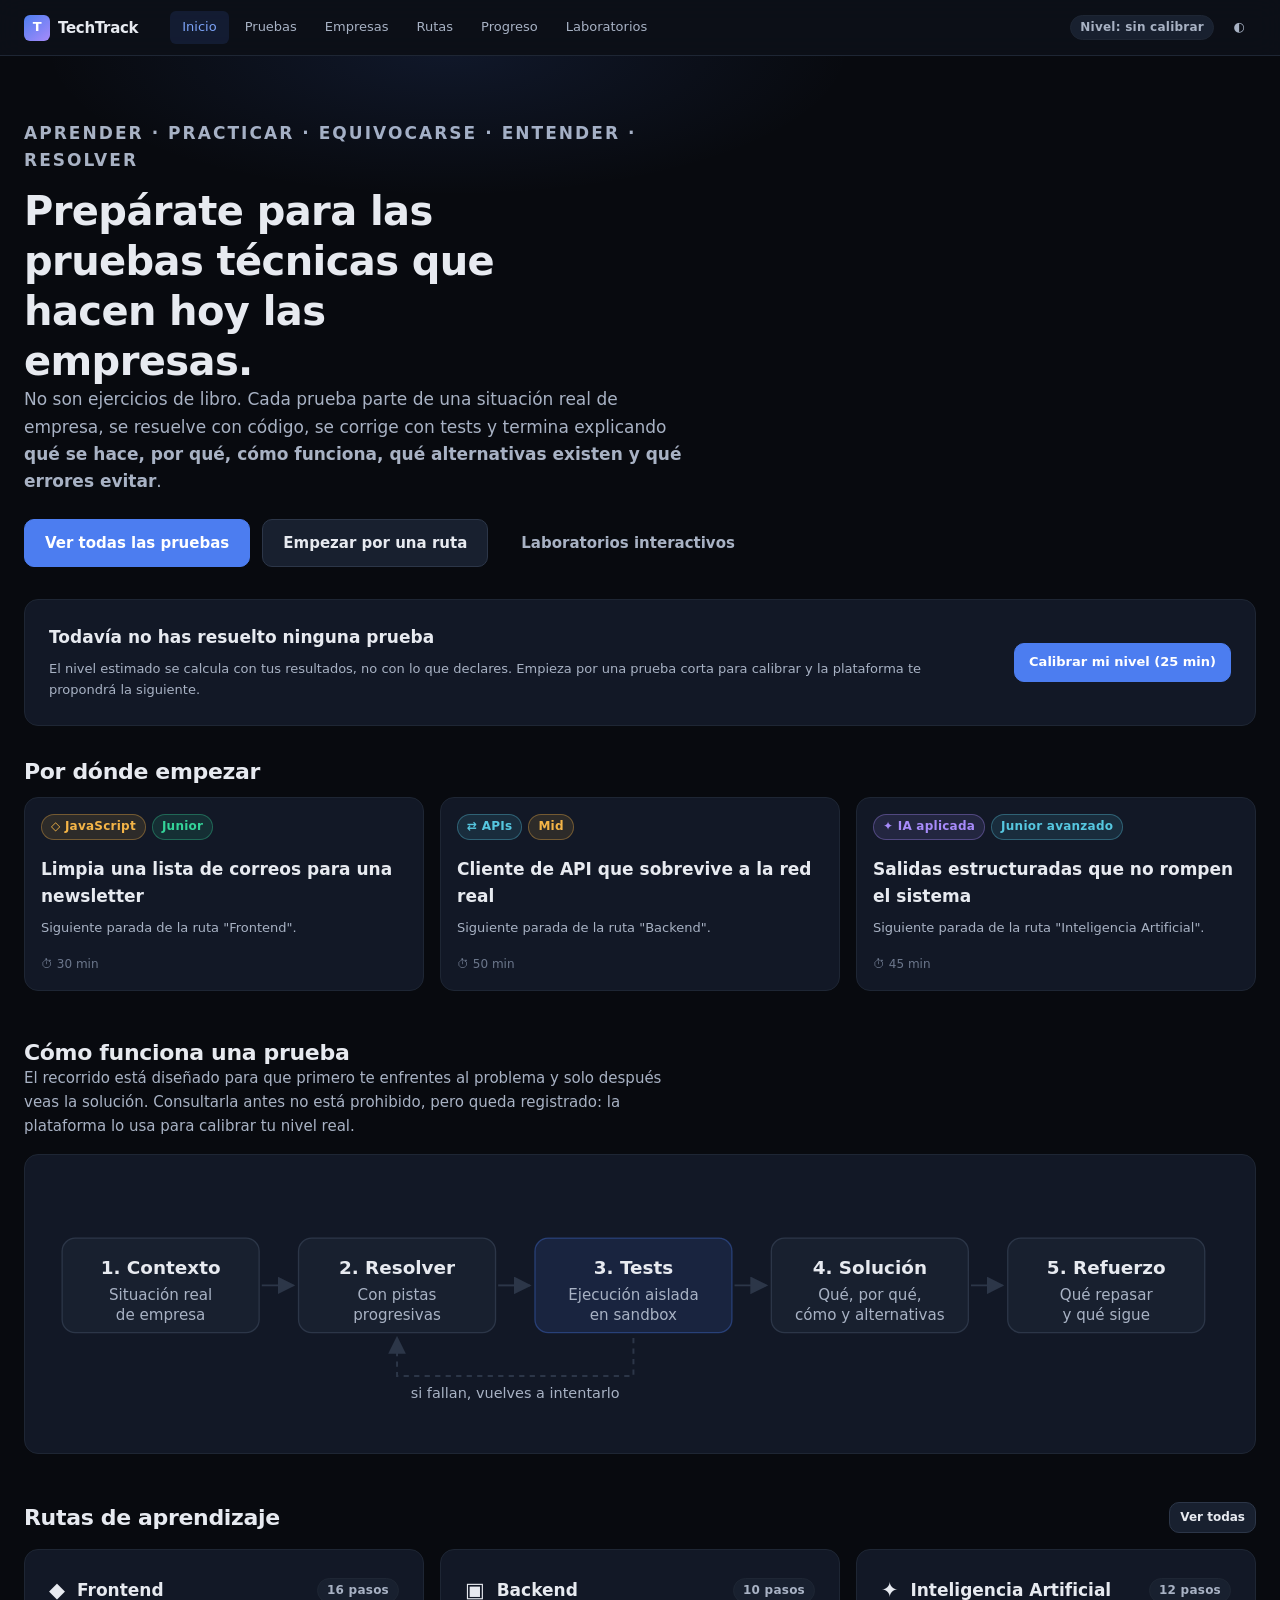
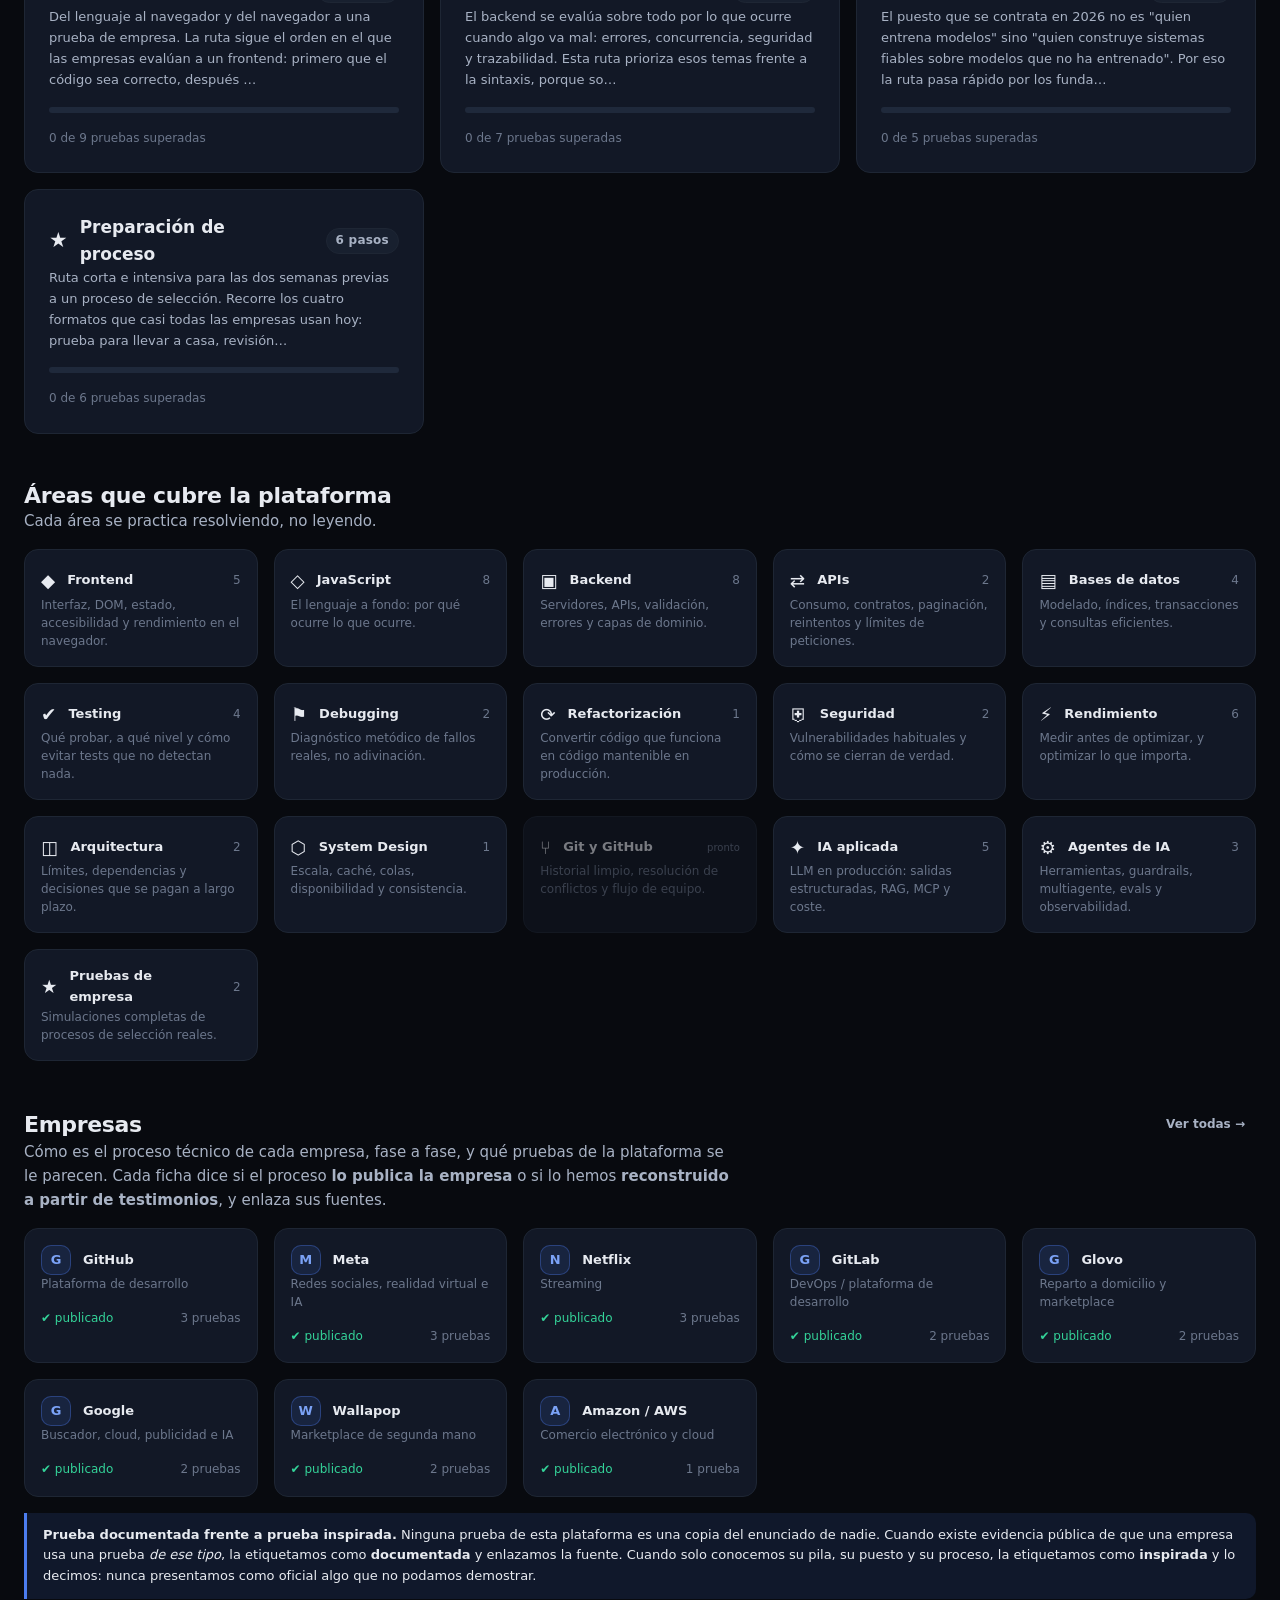
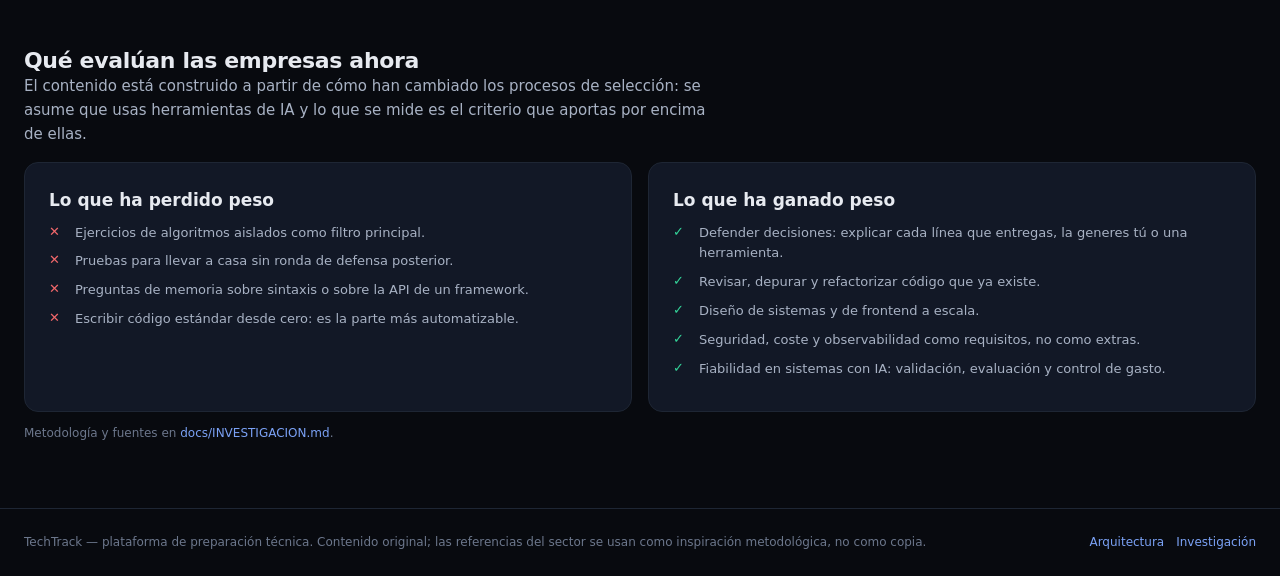
==== commit 12d201cf: "feat: pruebas de empresa con fuentes, simulación de entrevista y puesta al día del código Convierte " ====
--- a/index.html
+++ b/index.html
@@ -106,6 +106,29 @@
     <div class="grid grid-4" style="margin-top:var(--sp-4)" id="panel-areas"></div>
   </section>
 
+  <!-- ---------- Empresas ---------- -->
+  <section class="wrap" style="margin-top:var(--sp-7)">
+    <div class="row">
+      <h2 style="margin:0">Empresas</h2>
+      <span class="spacer"></span>
+      <a class="btn btn-sm btn-ghost" href="empresas.html">Ver todas →</a>
+    </div>
+    <p class="soft" style="max-width:74ch">
+      Cómo es el proceso técnico de cada empresa, fase a fase, y qué pruebas de la plataforma se le
+      parecen. Cada ficha dice si el proceso <strong>lo publica la empresa</strong> o si lo hemos
+      <strong>reconstruido a partir de testimonios</strong>, y enlaza sus fuentes.
+    </p>
+    <div class="grid grid-4" style="margin-top:var(--sp-4)" id="panel-empresas"></div>
+    <div class="note" style="margin-top:var(--sp-4)">
+      <strong>Prueba documentada frente a prueba inspirada.</strong>
+      Ninguna prueba de esta plataforma es una copia del enunciado de nadie. Cuando existe evidencia
+      pública de que una empresa usa una prueba <em>de ese tipo</em>, la etiquetamos como
+      <strong>documentada</strong> y enlazamos la fuente. Cuando solo conocemos su pila, su puesto y su
+      proceso, la etiquetamos como <strong>inspirada</strong> y lo decimos: nunca presentamos como
+      oficial algo que no podamos demostrar.
+    </div>
+  </section>
+
   <!-- ---------- Qué evalúan hoy ---------- -->
   <section class="wrap" style="margin-top:var(--sp-7)">
     <h2>Qué evalúan las empresas ahora</h2>
--- a/assets/css/app.css
+++ b/assets/css/app.css
@@ -279,3 +279,85 @@
 .hero h1 { font-size: clamp(2rem, 4.5vw, var(--fs-3xl)); max-width: 18ch; }
 .hero p { font-size: var(--fs-lg); color: var(--text-soft); max-width: 62ch; }
 .eyebrow { font-size: var(--fs-xs); font-weight: 700; letter-spacing: .12em; text-transform: uppercase; color: var(--brand-soft); margin-bottom: var(--sp-3); }
+
+/* ============================================================
+   Empresas, evidencia y simulación de prueba técnica
+   ------------------------------------------------------------
+   Todo se apoya en los tokens ya existentes: ni un color nuevo.
+   ============================================================ */
+
+/* Línea de empresas en la tarjeta de una prueba */
+.empresa-linea {
+  color: var(--brand-soft);
+  font-weight: 600;
+  letter-spacing: -.01em;
+}
+
+/* Dificultad del proceso, de 1 a 5 */
+.dif { display: inline-flex; gap: 3px; align-items: center; vertical-align: middle; }
+.dif-paso {
+  width: 14px; height: 5px; border-radius: var(--r-full);
+  background: var(--bg-4, var(--bg-3)); display: block;
+}
+.dif-paso.on { background: var(--brand); }
+
+/* Ficha de empresa */
+.empresa-card { display: flex; flex-direction: column; gap: var(--sp-3); }
+.empresa-logo {
+  width: 40px; height: 40px; border-radius: var(--r-md); flex-shrink: 0;
+  display: grid; place-items: center; font-weight: 700; font-size: var(--fs-lg);
+  background: var(--brand-dim); color: var(--brand-soft); border: 1px solid var(--brand-line);
+}
+
+/* El proceso de selección, como una secuencia de fases */
+.proceso { list-style: none; margin: 0; padding: 0; }
+.proceso li {
+  display: grid; grid-template-columns: 30px 1fr; gap: var(--sp-3);
+  padding: var(--sp-4) 0; border-bottom: 1px solid var(--border);
+}
+.proceso li:last-child { border-bottom: 0; }
+.proceso-num {
+  width: 26px; height: 26px; border-radius: 50%; display: grid; place-items: center;
+  background: var(--brand-dim); color: var(--brand-soft);
+  border: 1px solid var(--brand-line); font-size: var(--fs-xs); font-weight: 700;
+}
+.proceso-fase { font-weight: 620; color: var(--text); }
+.proceso-meta { color: var(--text-mute); font-size: var(--fs-xs); margin: 3px 0 6px; }
+
+/* Fuentes: siempre visibles, nunca en letra pequeña escondida */
+.fuente { display: flex; gap: var(--sp-3); padding: 9px 0; border-bottom: 1px solid var(--border); font-size: var(--fs-sm); }
+.fuente:last-child { border-bottom: 0; }
+.fuente-tipo {
+  flex-shrink: 0; font-size: 10px; text-transform: uppercase; letter-spacing: .06em;
+  font-weight: 700; padding: 2px 7px; border-radius: var(--r-full); align-self: flex-start;
+  background: var(--bg-3); color: var(--text-mute); border: 1px solid var(--border);
+}
+.fuente-tipo.oficial    { background: var(--ok-dim);    color: var(--ok); }
+.fuente-tipo.ingenieria { background: var(--brand-dim); color: var(--brand-soft); }
+
+/* ---------- Modo simulación ---------- */
+.sim-barra {
+  position: sticky; top: 0; z-index: 40;
+  background: var(--bg-2); border-bottom: 1px solid var(--border-strong);
+  padding: var(--sp-3) 0; margin-bottom: var(--sp-4);
+}
+.sim-reloj {
+  font-family: var(--mono); font-size: var(--fs-xl); font-weight: 700;
+  color: var(--text); font-variant-numeric: tabular-nums;
+}
+.sim-reloj.aviso  { color: var(--warn); }
+.sim-reloj.agotado { color: var(--err); }
+.sim-cabecera {
+  border: 1px solid var(--brand-line); background: var(--brand-dim);
+  border-radius: var(--r-lg); padding: var(--sp-5);
+}
+.sim-dato { display: flex; flex-direction: column; gap: 2px; }
+.sim-dato .k {
+  font-size: var(--fs-xs); text-transform: uppercase; letter-spacing: .06em;
+  color: var(--text-mute); font-weight: 700;
+}
+.sim-dato .v { color: var(--text); font-weight: 600; }
+
+@media (max-width: 640px) {
+  .proceso li { grid-template-columns: 24px 1fr; }
+}
